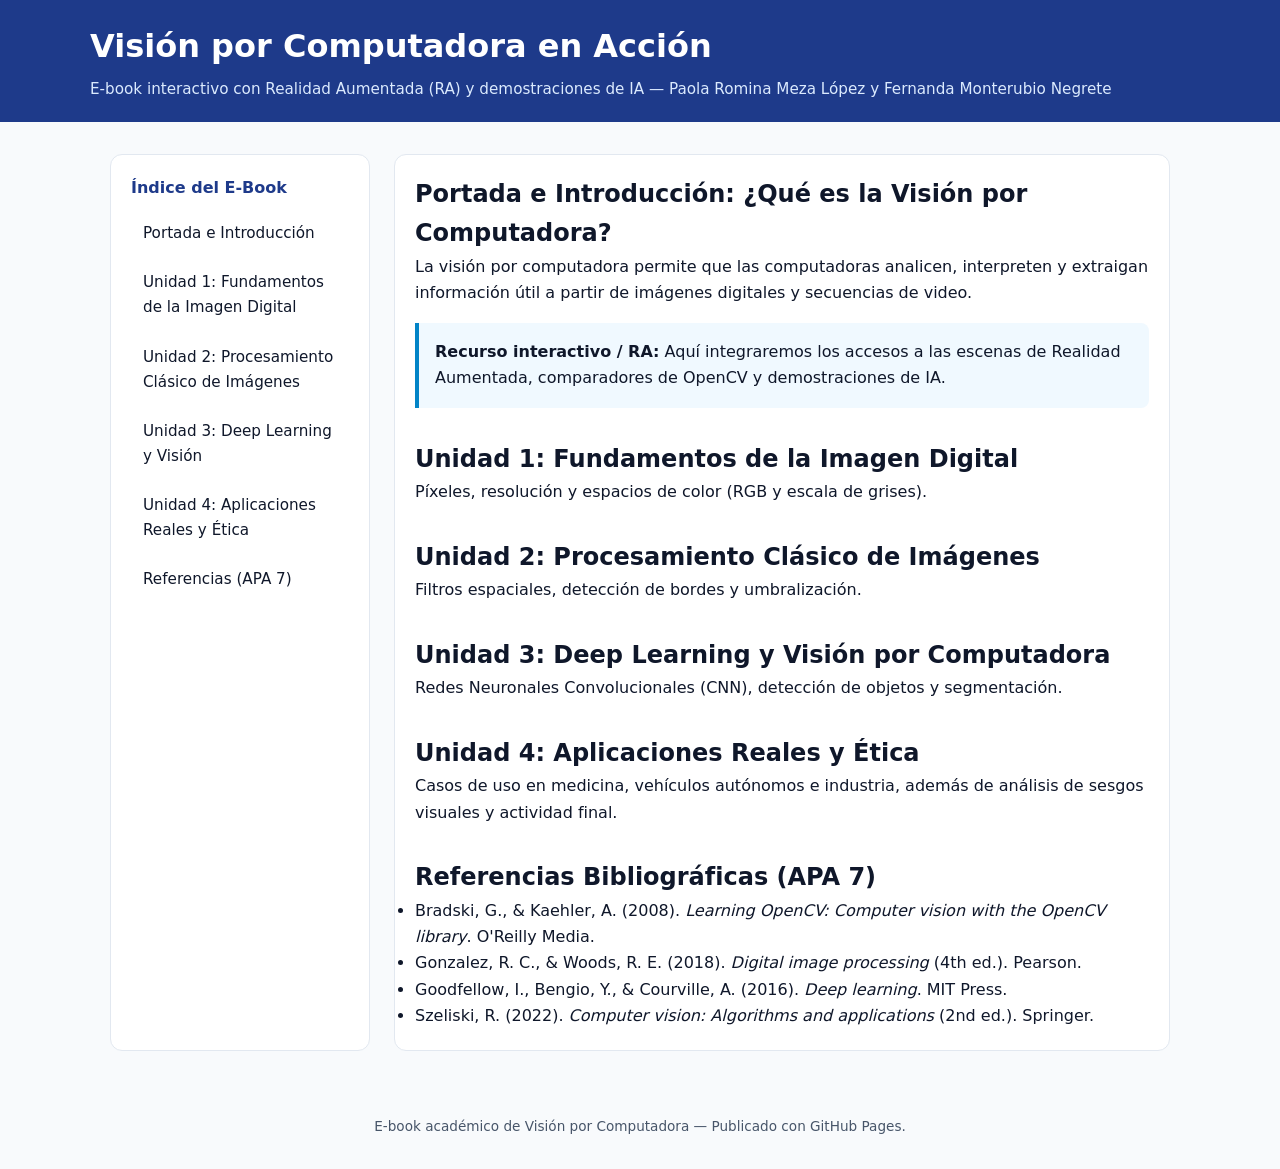
==== index.html @ 2d86548c "chore:estructura base del sitio web y secciones del e-book" ====
<!DOCTYPE html>
<html lang="es">
<head>
  <meta charset="UTF-8" />
  <meta name="viewport" content="width=device-width, initial-scale=1.0" />
  <title>E-Book: Visión por Computadora, RA e IA</title>
  <link rel="stylesheet" href="styles.css" />
</head>
<body>
  <header class="topbar">
    <div style="max-width: 1100px; margin: 0 auto;">
      <h1>Visión por Computadora en Acción</h1>
      <p>E-book interactivo con Realidad Aumentada (RA) y demostraciones de IA — Paola Romina Meza López y Fernanda Monterubio Negrete</p>
    </div>
  </header>

  <div class="layout">
    <aside class="sidebar">
      <h2>Índice del E-Book</h2>
      <ul class="nav-list">
        <li><a href="#introduccion">Portada e Introducción</a></li>
        <li><a href="#unidad-1">Unidad 1: Fundamentos de la Imagen Digital</a></li>
        <li><a href="#unidad-2">Unidad 2: Procesamiento Clásico de Imágenes</a></li>
        <li><a href="#unidad-3">Unidad 3: Deep Learning y Visión</a></li>
        <li><a href="#unidad-4">Unidad 4: Aplicaciones Reales y Ética</a></li>
        <li><a href="#referencias">Referencias (APA 7)</a></li>
      </ul>
    </aside>

    <main class="content">
      <section id="introduccion">
        <h2>Portada e Introducción: ¿Qué es la Visión por Computadora?</h2>
        <p>
          La visión por computadora permite que las computadoras analicen, interpreten y extraigan información útil a partir de imágenes digitales y secuencias de video.
        </p>
        <div class="card">
          <strong>Recurso interactivo / RA:</strong> Aquí integraremos los accesos a las escenas de Realidad Aumentada, comparadores de OpenCV y demostraciones de IA.
        </div>
      </section>

      <section id="unidad-1" style="margin-top: 2rem;">
        <h2>Unidad 1: Fundamentos de la Imagen Digital</h2>
        <p>Píxeles, resolución y espacios de color (RGB y escala de grises).</p>
      </section>

      <section id="unidad-2" style="margin-top: 2rem;">
        <h2>Unidad 2: Procesamiento Clásico de Imágenes</h2>
        <p>Filtros espaciales, detección de bordes y umbralización.</p>
      </section>

      <section id="unidad-3" style="margin-top: 2rem;">
        <h2>Unidad 3: Deep Learning y Visión por Computadora</h2>
        <p>Redes Neuronales Convolucionales (CNN), detección de objetos y segmentación.</p>
      </section>

      <section id="unidad-4" style="margin-top: 2rem;">
        <h2>Unidad 4: Aplicaciones Reales y Ética</h2>
        <p>Casos de uso en medicina, vehículos autónomos e industria, además de análisis de sesgos visuales y actividad final.</p>
      </section>

      <section id="referencias" style="margin-top: 2rem;">
        <h2>Referencias Bibliográficas (APA 7)</h2>
        <ul>
          <li>Bradski, G., &amp; Kaehler, A. (2008). <em>Learning OpenCV: Computer vision with the OpenCV library</em>. O'Reilly Media.</li>
          <li>Gonzalez, R. C., &amp; Woods, R. E. (2018). <em>Digital image processing</em> (4th ed.). Pearson.</li>
          <li>Goodfellow, I., Bengio, Y., &amp; Courville, A. (2016). <em>Deep learning</em>. MIT Press.</li>
          <li>Szeliski, R. (2022). <em>Computer vision: Algorithms and applications</em> (2nd ed.). Springer.</li>
        </ul>
      </section>
    </main>
  </div>

  <footer class="footer">
    E-book académico de Visión por Computadora — Publicado con GitHub Pages.
  </footer>
</body>
</html>
---- styles.css ----
:root {
  --bg: #f8fafc;
  --surface: #ffffff;
  --text: #0f172a;
  --muted: #475569;
  --primary: #1e3a8a;
  --accent: #0284c7;
  --border: #e2e8f0;
}

* {
  box-sizing: border-box;
  margin: 0;
  padding: 0;
}

body {
  font-family: system-ui, -apple-system, BlinkMacSystemFont, "Segoe UI", Roboto, sans-serif;
  background: var(--bg);
  color: var(--text);
  line-height: 1.65;
}

.topbar {
  background: var(--primary);
  color: #ffffff;
  padding: 1.25rem 1.5rem;
}

.topbar p {
  color: #dbeafe;
  font-size: 0.95rem;
  margin-top: 0.25rem;
}

.layout {
  max-width: 1100px;
  margin: 2rem auto;
  padding: 0 1.25rem;
  display: grid;
  grid-template-columns: 260px 1fr;
  gap: 1.5rem;
}

.sidebar, .content {
  background: var(--surface);
  border: 1px solid var(--border);
  border-radius: 12px;
  padding: 1.25rem;
}

.sidebar h2 {
  font-size: 1rem;
  margin-bottom: 0.75rem;
  color: var(--primary);
}

.nav-list {
  list-style: none;
  display: flex;
  flex-direction: column;
  gap: 0.5rem;
}

.nav-list a {
  display: block;
  padding: 0.5rem 0.75rem;
  border-radius: 8px;
  color: var(--text);
  text-decoration: none;
  font-size: 0.95rem;
}

.nav-list a:hover {
  background: #eff6ff;
  color: var(--primary);
}

.card {
  margin-top: 1rem;
  padding: 1rem;
  border-left: 4px solid var(--accent);
  background: #f0f9ff;
  border-radius: 0 8px 8px 0;
}

.footer {
  text-align: center;
  color: var(--muted);
  font-size: 0.85rem;
  padding: 2rem 1rem;
}

@media (max-width: 800px) {
  .layout {
    grid-template-columns: 1fr;
  }
}
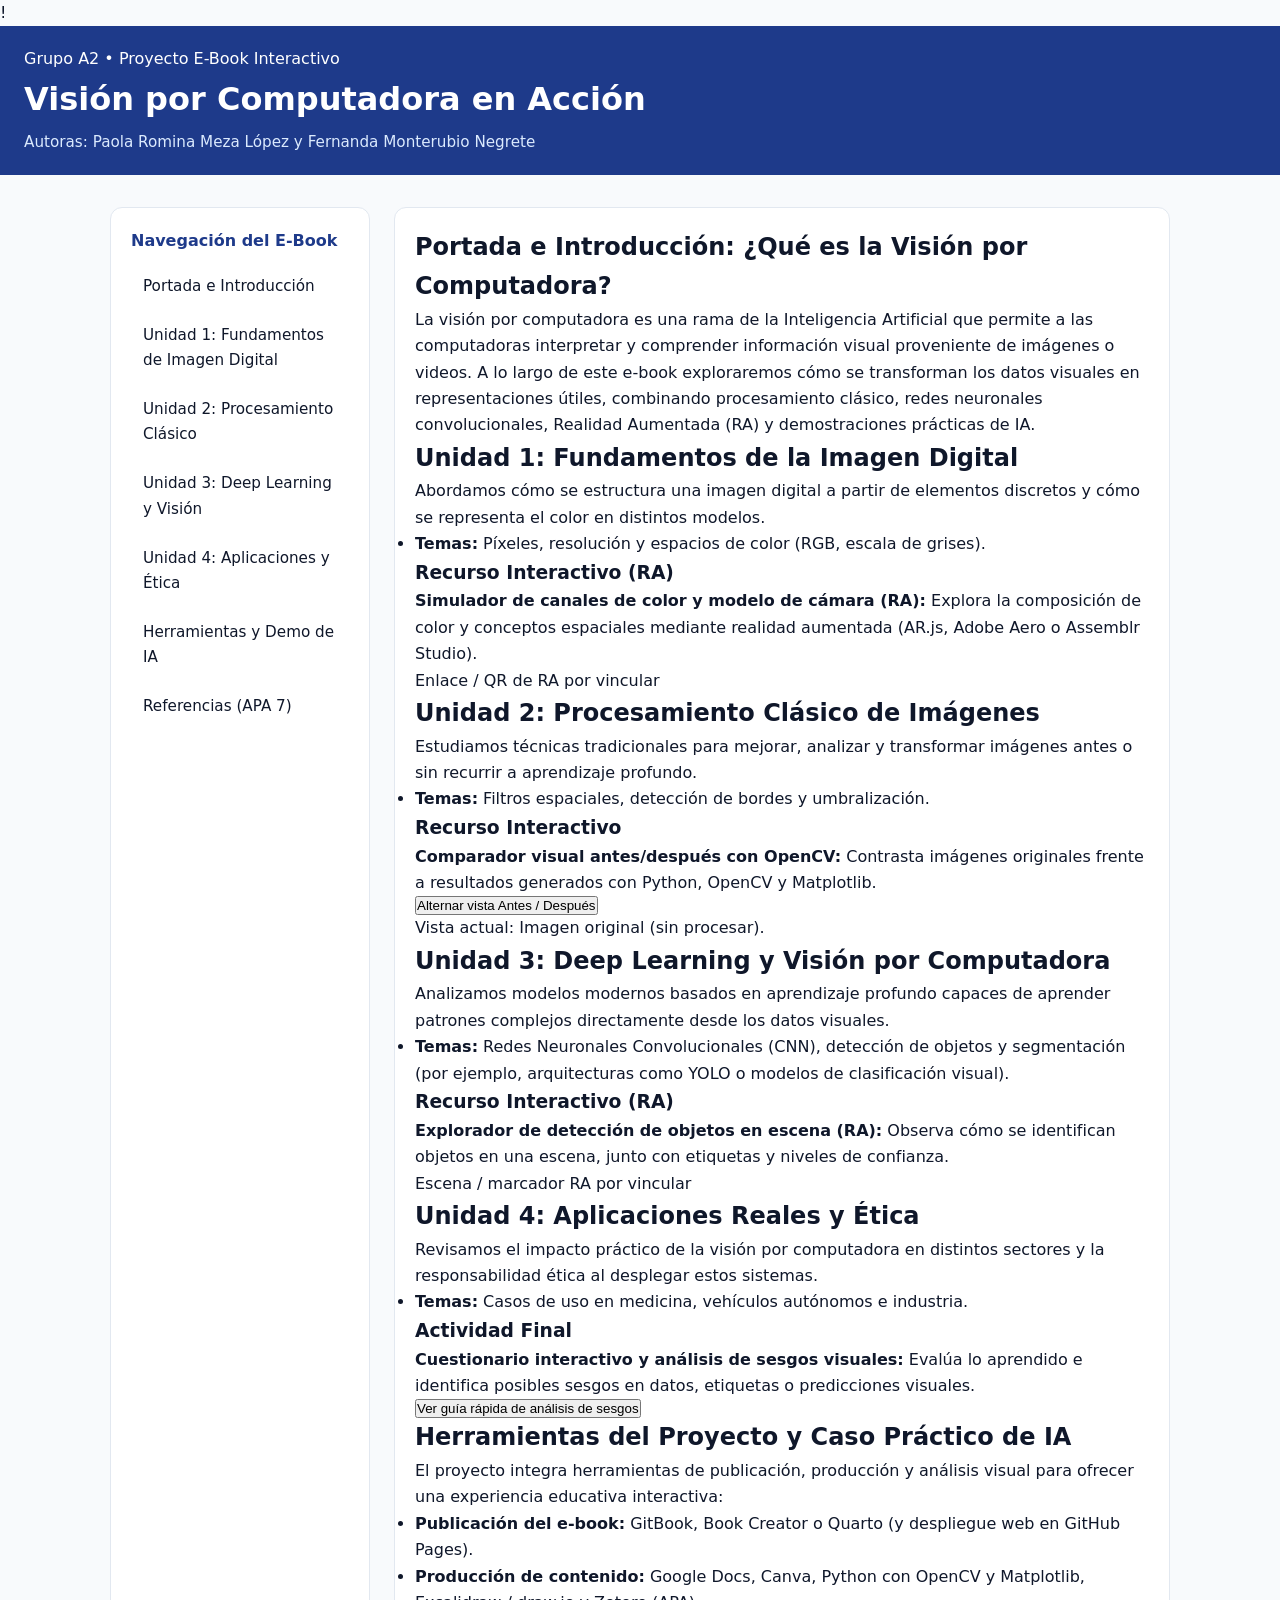
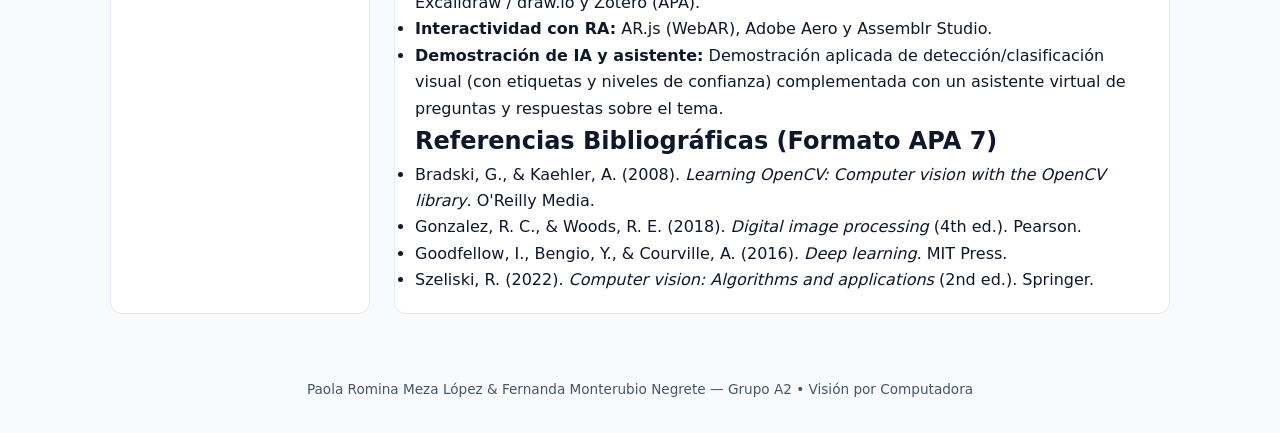
==== commit d7e10925: "Edite el archivo index.html" ====
--- a/index.html
+++ b/index.html
@@ -1,66 +1,127 @@
-<!DOCTYPE html>
+!<!DOCTYPE html>
 <html lang="es">
 <head>
   <meta charset="UTF-8" />
   <meta name="viewport" content="width=device-width, initial-scale=1.0" />
-  <title>E-Book: Visión por Computadora, RA e IA</title>
+  <title>E-Book Interactivo: Visión por Computadora, RA e IA</title>
   <link rel="stylesheet" href="styles.css" />
 </head>
 <body>
   <header class="topbar">
-    <div style="max-width: 1100px; margin: 0 auto;">
+    <div class="container">
+      <span class="badge">Grupo A2 • Proyecto E-Book Interactivo</span>
       <h1>Visión por Computadora en Acción</h1>
-      <p>E-book interactivo con Realidad Aumentada (RA) y demostraciones de IA — Paola Romina Meza López y Fernanda Monterubio Negrete</p>
+      <p>Autoras: Paola Romina Meza López y Fernanda Monterubio Negrete</p>
     </div>
   </header>
 
   <div class="layout">
     <aside class="sidebar">
-      <h2>Índice del E-Book</h2>
+      <h2>Navegación del E-Book</h2>
       <ul class="nav-list">
         <li><a href="#introduccion">Portada e Introducción</a></li>
-        <li><a href="#unidad-1">Unidad 1: Fundamentos de la Imagen Digital</a></li>
-        <li><a href="#unidad-2">Unidad 2: Procesamiento Clásico de Imágenes</a></li>
+        <li><a href="#unidad-1">Unidad 1: Fundamentos de Imagen Digital</a></li>
+        <li><a href="#unidad-2">Unidad 2: Procesamiento Clásico</a></li>
         <li><a href="#unidad-3">Unidad 3: Deep Learning y Visión</a></li>
-        <li><a href="#unidad-4">Unidad 4: Aplicaciones Reales y Ética</a></li>
+        <li><a href="#unidad-4">Unidad 4: Aplicaciones y Ética</a></li>
+        <li><a href="#herramientas">Herramientas y Demo de IA</a></li>
         <li><a href="#referencias">Referencias (APA 7)</a></li>
       </ul>
     </aside>
 
     <main class="content">
+      <!-- PORTADA E INTRODUCCIÓN -->
       <section id="introduccion">
         <h2>Portada e Introducción: ¿Qué es la Visión por Computadora?</h2>
         <p>
-          La visión por computadora permite que las computadoras analicen, interpreten y extraigan información útil a partir de imágenes digitales y secuencias de video.
+          La visión por computadora es una rama de la Inteligencia Artificial que permite a las computadoras interpretar y comprender información visual proveniente de imágenes o videos. A lo largo de este e-book exploraremos cómo se transforman los datos visuales en representaciones útiles, combinando procesamiento clásico, redes neuronales convolucionales, Realidad Aumentada (RA) y demostraciones prácticas de IA.
         </p>
-        <div class="card">
-          <strong>Recurso interactivo / RA:</strong> Aquí integraremos los accesos a las escenas de Realidad Aumentada, comparadores de OpenCV y demostraciones de IA.
+      </section>
+
+      <!-- UNIDAD 1 -->
+      <section id="unidad-1" class="bloque">
+        <h2>Unidad 1: Fundamentos de la Imagen Digital</h2>
+        <p>
+          Abordamos cómo se estructura una imagen digital a partir de elementos discretos y cómo se representa el color en distintos modelos.
+        </p>
+        <ul>
+          <li><strong>Temas:</strong> Píxeles, resolución y espacios de color (RGB, escala de grises).</li>
+        </ul>
+        <div class="recurso-box">
+          <h3>Recurso Interactivo (RA)</h3>
+          <p><strong>Simulador de canales de color y modelo de cámara (RA):</strong> Explora la composición de color y conceptos espaciales mediante realidad aumentada (AR.js, Adobe Aero o Assemblr Studio).</p>
+          <span class="estado" id="estado-ra-u1">Enlace / QR de RA por vincular</span>
         </div>
       </section>
 
-      <section id="unidad-1" style="margin-top: 2rem;">
-        <h2>Unidad 1: Fundamentos de la Imagen Digital</h2>
-        <p>Píxeles, resolución y espacios de color (RGB y escala de grises).</p>
+      <!-- UNIDAD 2 -->
+      <section id="unidad-2" class="bloque">
+        <h2>Unidad 2: Procesamiento Clásico de Imágenes</h2>
+        <p>
+          Estudiamos técnicas tradicionales para mejorar, analizar y transformar imágenes antes o sin recurrir a aprendizaje profundo.
+        </p>
+        <ul>
+          <li><strong>Temas:</strong> Filtros espaciales, detección de bordes y umbralización.</li>
+        </ul>
+        <div class="recurso-box">
+          <h3>Recurso Interactivo</h3>
+          <p><strong>Comparador visual antes/después con OpenCV:</strong> Contrasta imágenes originales frente a resultados generados con Python, OpenCV y Matplotlib.</p>
+          <button type="button" class="btn" onclick="alternarComparador()">Alternar vista Antes / Después</button>
+          <p id="comparador-texto" class="nota-dinamica">Vista actual: Imagen original (sin procesar).</p>
+        </div>
       </section>
 
-      <section id="unidad-2" style="margin-top: 2rem;">
-        <h2>Unidad 2: Procesamiento Clásico de Imágenes</h2>
-        <p>Filtros espaciales, detección de bordes y umbralización.</p>
+      <!-- UNIDAD 3 -->
+      <section id="unidad-3" class="bloque">
+        <h2>Unidad 3: Deep Learning y Visión por Computadora</h2>
+        <p>
+          Analizamos modelos modernos basados en aprendizaje profundo capaces de aprender patrones complejos directamente desde los datos visuales.
+        </p>
+        <ul>
+          <li><strong>Temas:</strong> Redes Neuronales Convolucionales (CNN), detección de objetos y segmentación (por ejemplo, arquitecturas como YOLO o modelos de clasificación visual).</li>
+        </ul>
+        <div class="recurso-box">
+          <h3>Recurso Interactivo (RA)</h3>
+          <p><strong>Explorador de detección de objetos en escena (RA):</strong> Observa cómo se identifican objetos en una escena, junto con etiquetas y niveles de confianza.</p>
+          <span class="estado">Escena / marcador RA por vincular</span>
+        </div>
       </section>
 
-      <section id="unidad-3" style="margin-top: 2rem;">
-        <h2>Unidad 3: Deep Learning y Visión por Computadora</h2>
-        <p>Redes Neuronales Convolucionales (CNN), detección de objetos y segmentación.</p>
+      <!-- UNIDAD 4 -->
+      <section id="unidad-4" class="bloque">
+        <h2>Unidad 4: Aplicaciones Reales y Ética</h2>
+        <p>
+          Revisamos el impacto práctico de la visión por computadora en distintos sectores y la responsabilidad ética al desplegar estos sistemas.
+        </p>
+        <ul>
+          <li><strong>Temas:</strong> Casos de uso en medicina, vehículos autónomos e industria.</li>
+        </ul>
+        <div class="recurso-box">
+          <h3>Actividad Final</h3>
+          <p><strong>Cuestionario interactivo y análisis de sesgos visuales:</strong> Evalúa lo aprendido e identifica posibles sesgos en datos, etiquetas o predicciones visuales.</p>
+          <button type="button" class="btn" onclick="mostrarPistaEtica()">Ver guía rápida de análisis de sesgos</button>
+          <p id="pista-etica" class="nota-dinamica"></p>
+        </div>
       </section>
 
-      <section id="unidad-4" style="margin-top: 2rem;">
-        <h2>Unidad 4: Aplicaciones Reales y Ética</h2>
-        <p>Casos de uso en medicina, vehículos autónomos e industria, además de análisis de sesgos visuales y actividad final.</p>
+      <!-- HERRAMIENTAS Y DEMO DE IA -->
+      <section id="herramientas" class="bloque">
+        <h2>Herramientas del Proyecto y Caso Práctico de IA</h2>
+        <p>
+          El proyecto integra herramientas de publicación, producción y análisis visual para ofrecer una experiencia educativa interactiva:
+        </p>
+        <ul>
+          <li><strong>Publicación del e-book:</strong> GitBook, Book Creator o Quarto (y despliegue web en GitHub Pages).</li>
+          <li><strong>Producción de contenido:</strong> Google Docs, Canva, Python con OpenCV y Matplotlib, Excalidraw / draw.io y Zotero (APA).</li>
+          <li><strong>Interactividad con RA:</strong> AR.js (WebAR), Adobe Aero y Assemblr Studio.</li>
+          <li><strong>Demostración de IA y asistente:</strong> Demostración aplicada de detección/clasificación visual (con etiquetas y niveles de confianza) complementada con un asistente virtual de preguntas y respuestas sobre el tema.</li>
+        </ul>
       </section>
 
-      <section id="referencias" style="margin-top: 2rem;">
-        <h2>Referencias Bibliográficas (APA 7)</h2>
-        <ul>
+      <!-- REFERENCIAS APA 7 -->
+      <section id="referencias" class="bloque">
+        <h2>Referencias Bibliográficas (Formato APA 7)</h2>
+        <ul class="apa-list">
           <li>Bradski, G., &amp; Kaehler, A. (2008). <em>Learning OpenCV: Computer vision with the OpenCV library</em>. O'Reilly Media.</li>
           <li>Gonzalez, R. C., &amp; Woods, R. E. (2018). <em>Digital image processing</em> (4th ed.). Pearson.</li>
           <li>Goodfellow, I., Bengio, Y., &amp; Courville, A. (2016). <em>Deep learning</em>. MIT Press.</li>
@@ -71,7 +132,9 @@
   </div>
 
   <footer class="footer">
-    E-book académico de Visión por Computadora — Publicado con GitHub Pages.
+    Paola Romina Meza López &amp; Fernanda Monterubio Negrete — Grupo A2 • Visión por Computadora
   </footer>
+
+  <script src="app.js"></script>
 </body>
 </html>
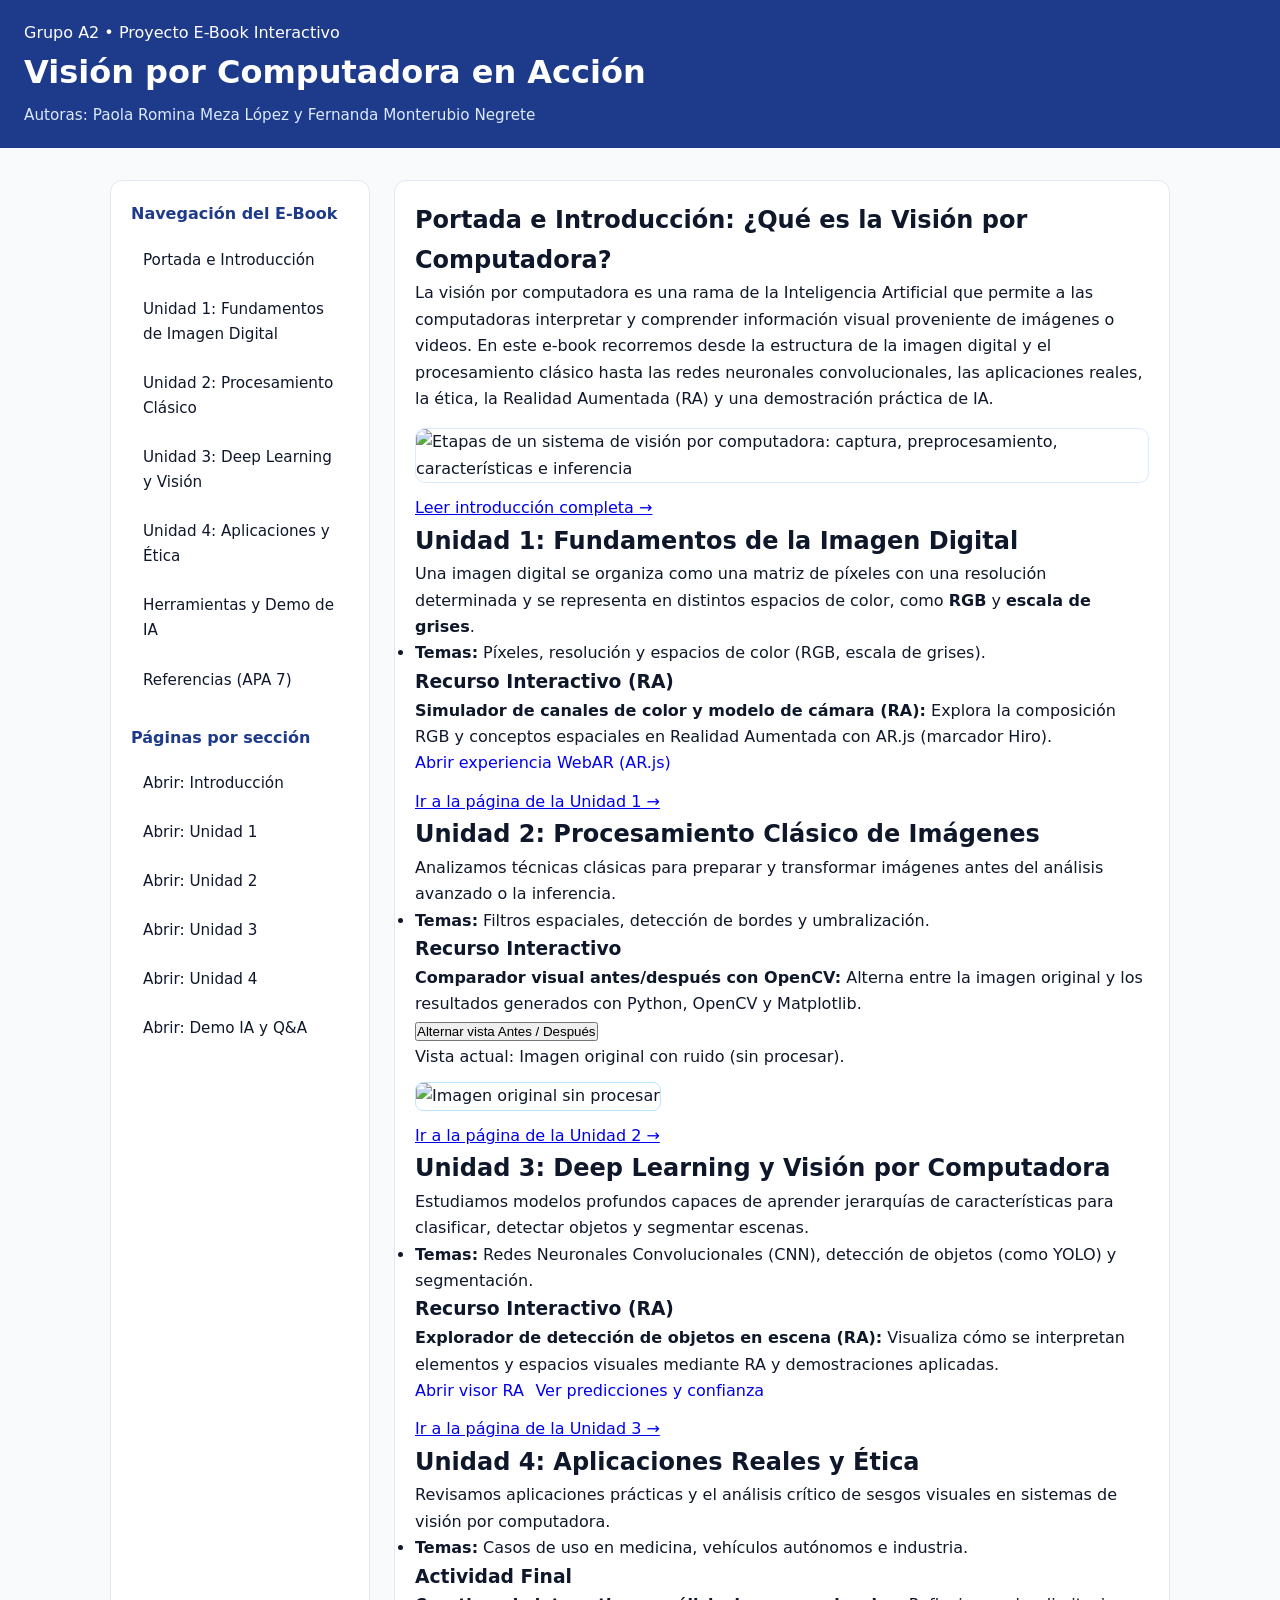
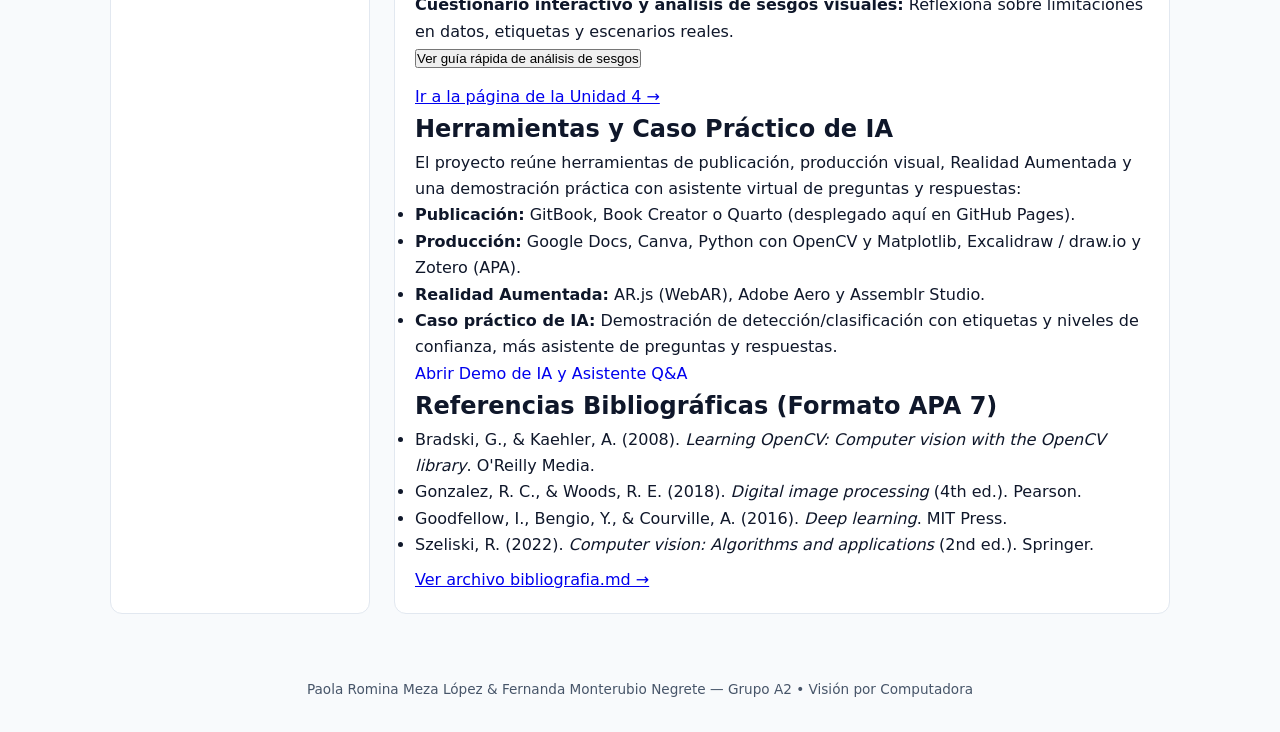
==== commit a2cad0f1: "edite el archivo" ====
--- a/index.html
+++ b/index.html
@@ -1,4 +1,4 @@
-!<!DOCTYPE html>
+<!DOCTYPE html>
 <html lang="es">
 <head>
   <meta charset="UTF-8" />
@@ -27,6 +27,16 @@
         <li><a href="#herramientas">Herramientas y Demo de IA</a></li>
         <li><a href="#referencias">Referencias (APA 7)</a></li>
       </ul>
+
+      <h2 style="margin-top: 1.5rem;">Páginas por sección</h2>
+      <ul class="nav-list">
+        <li><a href="secciones/introduccion.html">Abrir: Introducción</a></li>
+        <li><a href="secciones/unidad-1.html">Abrir: Unidad 1</a></li>
+        <li><a href="secciones/unidad-2.html">Abrir: Unidad 2</a></li>
+        <li><a href="secciones/unidad-3.html">Abrir: Unidad 3</a></li>
+        <li><a href="secciones/unidad-4.html">Abrir: Unidad 4</a></li>
+        <li><a href="demo_ia/index.html">Abrir: Demo IA y Q&amp;A</a></li>
+      </ul>
     </aside>
 
     <main class="content">
@@ -34,7 +44,15 @@
       <section id="introduccion">
         <h2>Portada e Introducción: ¿Qué es la Visión por Computadora?</h2>
         <p>
-          La visión por computadora es una rama de la Inteligencia Artificial que permite a las computadoras interpretar y comprender información visual proveniente de imágenes o videos. A lo largo de este e-book exploraremos cómo se transforman los datos visuales en representaciones útiles, combinando procesamiento clásico, redes neuronales convolucionales, Realidad Aumentada (RA) y demostraciones prácticas de IA.
+          La visión por computadora es una rama de la Inteligencia Artificial que permite a las computadoras interpretar y comprender información visual proveniente de imágenes o videos. En este e-book recorremos desde la estructura de la imagen digital y el procesamiento clásico hasta las redes neuronales convolucionales, las aplicaciones reales, la ética, la Realidad Aumentada (RA) y una demostración práctica de IA.
+        </p>
+        <img
+          src="assets/diagramas/pipeline-vision.svg"
+          alt="Etapas de un sistema de visión por computadora: captura, preprocesamiento, características e inferencia"
+          style="max-width: 100%; height: auto; border-radius: 10px; margin-top: 1rem; border: 1px solid #dbeafe;"
+        />
+        <p style="margin-top: 0.75rem;">
+          <a href="secciones/introduccion.html">Leer introducción completa →</a>
         </p>
       </section>
 
@@ -42,80 +60,100 @@
       <section id="unidad-1" class="bloque">
         <h2>Unidad 1: Fundamentos de la Imagen Digital</h2>
         <p>
-          Abordamos cómo se estructura una imagen digital a partir de elementos discretos y cómo se representa el color en distintos modelos.
+          Una imagen digital se organiza como una matriz de píxeles con una resolución determinada y se representa en distintos espacios de color, como <strong>RGB</strong> y <strong>escala de grises</strong>.
         </p>
         <ul>
           <li><strong>Temas:</strong> Píxeles, resolución y espacios de color (RGB, escala de grises).</li>
         </ul>
         <div class="recurso-box">
           <h3>Recurso Interactivo (RA)</h3>
-          <p><strong>Simulador de canales de color y modelo de cámara (RA):</strong> Explora la composición de color y conceptos espaciales mediante realidad aumentada (AR.js, Adobe Aero o Assemblr Studio).</p>
-          <span class="estado" id="estado-ra-u1">Enlace / QR de RA por vincular</span>
+          <p><strong>Simulador de canales de color y modelo de cámara (RA):</strong> Explora la composición RGB y conceptos espaciales en Realidad Aumentada con AR.js (marcador Hiro).</p>
+          <a href="assets/ra_assets/visor-ra.html" class="btn" style="display: inline-block; text-decoration: none;">Abrir experiencia WebAR (AR.js)</a>
         </div>
+        <p style="margin-top: 0.75rem;">
+          <a href="secciones/unidad-1.html">Ir a la página de la Unidad 1 →</a>
+        </p>
       </section>
 
       <!-- UNIDAD 2 -->
       <section id="unidad-2" class="bloque">
         <h2>Unidad 2: Procesamiento Clásico de Imágenes</h2>
         <p>
-          Estudiamos técnicas tradicionales para mejorar, analizar y transformar imágenes antes o sin recurrir a aprendizaje profundo.
+          Analizamos técnicas clásicas para preparar y transformar imágenes antes del análisis avanzado o la inferencia.
         </p>
         <ul>
           <li><strong>Temas:</strong> Filtros espaciales, detección de bordes y umbralización.</li>
         </ul>
         <div class="recurso-box">
           <h3>Recurso Interactivo</h3>
-          <p><strong>Comparador visual antes/después con OpenCV:</strong> Contrasta imágenes originales frente a resultados generados con Python, OpenCV y Matplotlib.</p>
+          <p><strong>Comparador visual antes/después con OpenCV:</strong> Alterna entre la imagen original y los resultados generados con Python, OpenCV y Matplotlib.</p>
           <button type="button" class="btn" onclick="alternarComparador()">Alternar vista Antes / Después</button>
-          <p id="comparador-texto" class="nota-dinamica">Vista actual: Imagen original (sin procesar).</p>
+          <p id="comparador-texto" class="nota-dinamica">Vista actual: Imagen original con ruido (sin procesar).</p>
+          <img
+            id="img-comparador"
+            src="assets/imagenes_opencv/original.png"
+            alt="Imagen original sin procesar"
+            style="max-width: 100%; height: auto; border-radius: 8px; margin-top: 0.75rem; border: 1px solid #bae6fd;"
+          />
         </div>
+        <p style="margin-top: 0.75rem;">
+          <a href="secciones/unidad-2.html">Ir a la página de la Unidad 2 →</a>
+        </p>
       </section>
 
       <!-- UNIDAD 3 -->
       <section id="unidad-3" class="bloque">
         <h2>Unidad 3: Deep Learning y Visión por Computadora</h2>
         <p>
-          Analizamos modelos modernos basados en aprendizaje profundo capaces de aprender patrones complejos directamente desde los datos visuales.
+          Estudiamos modelos profundos capaces de aprender jerarquías de características para clasificar, detectar objetos y segmentar escenas.
         </p>
         <ul>
-          <li><strong>Temas:</strong> Redes Neuronales Convolucionales (CNN), detección de objetos y segmentación (por ejemplo, arquitecturas como YOLO o modelos de clasificación visual).</li>
+          <li><strong>Temas:</strong> Redes Neuronales Convolucionales (CNN), detección de objetos (como YOLO) y segmentación.</li>
         </ul>
         <div class="recurso-box">
           <h3>Recurso Interactivo (RA)</h3>
-          <p><strong>Explorador de detección de objetos en escena (RA):</strong> Observa cómo se identifican objetos en una escena, junto con etiquetas y niveles de confianza.</p>
-          <span class="estado">Escena / marcador RA por vincular</span>
+          <p><strong>Explorador de detección de objetos en escena (RA):</strong> Visualiza cómo se interpretan elementos y espacios visuales mediante RA y demostraciones aplicadas.</p>
+          <a href="assets/ra_assets/visor-ra.html" class="btn" style="display: inline-block; text-decoration: none;">Abrir visor RA</a>
+          <a href="demo_ia/index.html" class="btn" style="display: inline-block; text-decoration: none; margin-left: 0.4rem;">Ver predicciones y confianza</a>
         </div>
+        <p style="margin-top: 0.75rem;">
+          <a href="secciones/unidad-3.html">Ir a la página de la Unidad 3 →</a>
+        </p>
       </section>
 
       <!-- UNIDAD 4 -->
       <section id="unidad-4" class="bloque">
         <h2>Unidad 4: Aplicaciones Reales y Ética</h2>
         <p>
-          Revisamos el impacto práctico de la visión por computadora en distintos sectores y la responsabilidad ética al desplegar estos sistemas.
+          Revisamos aplicaciones prácticas y el análisis crítico de sesgos visuales en sistemas de visión por computadora.
         </p>
         <ul>
           <li><strong>Temas:</strong> Casos de uso en medicina, vehículos autónomos e industria.</li>
         </ul>
         <div class="recurso-box">
           <h3>Actividad Final</h3>
-          <p><strong>Cuestionario interactivo y análisis de sesgos visuales:</strong> Evalúa lo aprendido e identifica posibles sesgos en datos, etiquetas o predicciones visuales.</p>
+          <p><strong>Cuestionario interactivo y análisis de sesgos visuales:</strong> Reflexiona sobre limitaciones en datos, etiquetas y escenarios reales.</p>
           <button type="button" class="btn" onclick="mostrarPistaEtica()">Ver guía rápida de análisis de sesgos</button>
           <p id="pista-etica" class="nota-dinamica"></p>
         </div>
+        <p style="margin-top: 0.75rem;">
+          <a href="secciones/unidad-4.html">Ir a la página de la Unidad 4 →</a>
+        </p>
       </section>
 
       <!-- HERRAMIENTAS Y DEMO DE IA -->
       <section id="herramientas" class="bloque">
-        <h2>Herramientas del Proyecto y Caso Práctico de IA</h2>
+        <h2>Herramientas y Caso Práctico de IA</h2>
         <p>
-          El proyecto integra herramientas de publicación, producción y análisis visual para ofrecer una experiencia educativa interactiva:
+          El proyecto reúne herramientas de publicación, producción visual, Realidad Aumentada y una demostración práctica con asistente virtual de preguntas y respuestas:
         </p>
         <ul>
-          <li><strong>Publicación del e-book:</strong> GitBook, Book Creator o Quarto (y despliegue web en GitHub Pages).</li>
-          <li><strong>Producción de contenido:</strong> Google Docs, Canva, Python con OpenCV y Matplotlib, Excalidraw / draw.io y Zotero (APA).</li>
-          <li><strong>Interactividad con RA:</strong> AR.js (WebAR), Adobe Aero y Assemblr Studio.</li>
-          <li><strong>Demostración de IA y asistente:</strong> Demostración aplicada de detección/clasificación visual (con etiquetas y niveles de confianza) complementada con un asistente virtual de preguntas y respuestas sobre el tema.</li>
+          <li><strong>Publicación:</strong> GitBook, Book Creator o Quarto (desplegado aquí en GitHub Pages).</li>
+          <li><strong>Producción:</strong> Google Docs, Canva, Python con OpenCV y Matplotlib, Excalidraw / draw.io y Zotero (APA).</li>
+          <li><strong>Realidad Aumentada:</strong> AR.js (WebAR), Adobe Aero y Assemblr Studio.</li>
+          <li><strong>Caso práctico de IA:</strong> Demostración de detección/clasificación con etiquetas y niveles de confianza, más asistente de preguntas y respuestas.</li>
         </ul>
+        <a href="demo_ia/index.html" class="btn" style="display: inline-block; text-decoration: none;">Abrir Demo de IA y Asistente Q&amp;A</a>
       </section>
 
       <!-- REFERENCIAS APA 7 -->
@@ -127,6 +165,9 @@
           <li>Goodfellow, I., Bengio, Y., &amp; Courville, A. (2016). <em>Deep learning</em>. MIT Press.</li>
           <li>Szeliski, R. (2022). <em>Computer vision: Algorithms and applications</em> (2nd ed.). Springer.</li>
         </ul>
+        <p style="margin-top: 0.5rem;">
+          <a href="referencias/bibliografia.md">Ver archivo bibliografia.md →</a>
+        </p>
       </section>
     </main>
   </div>
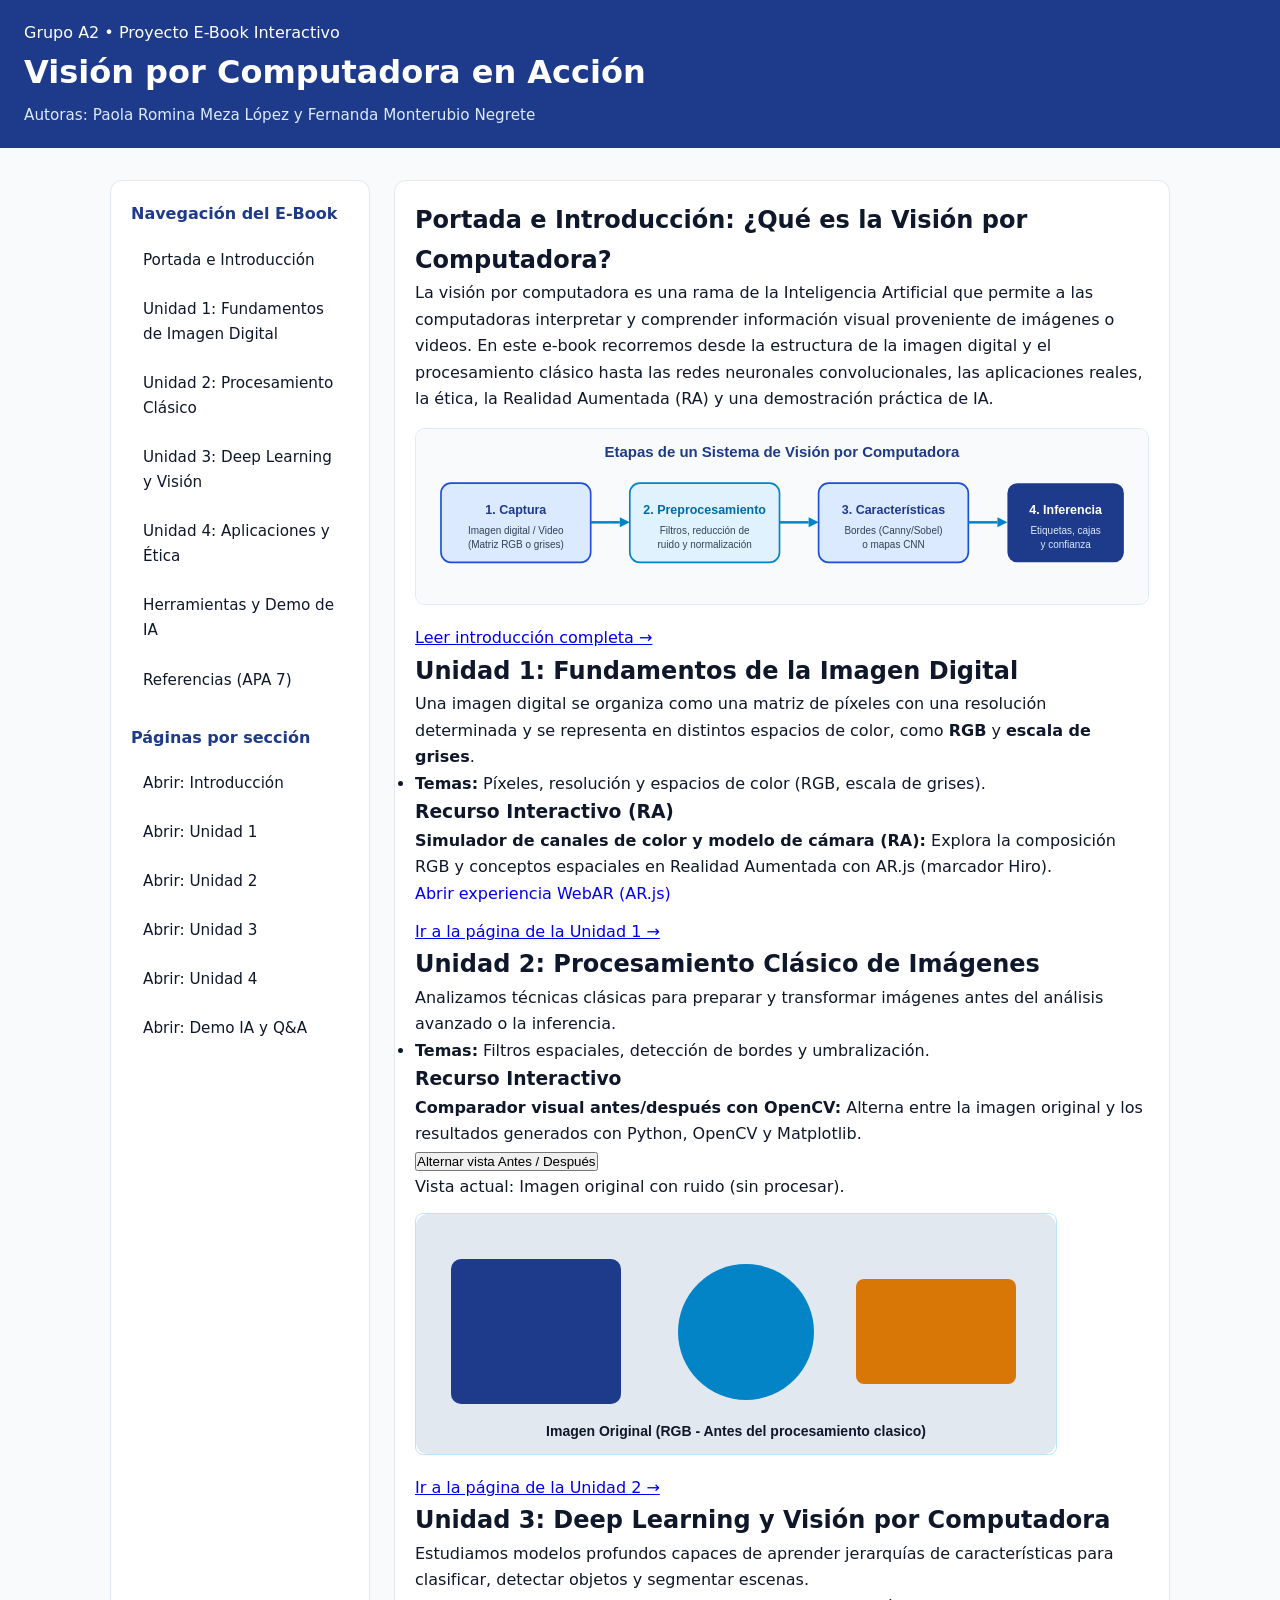
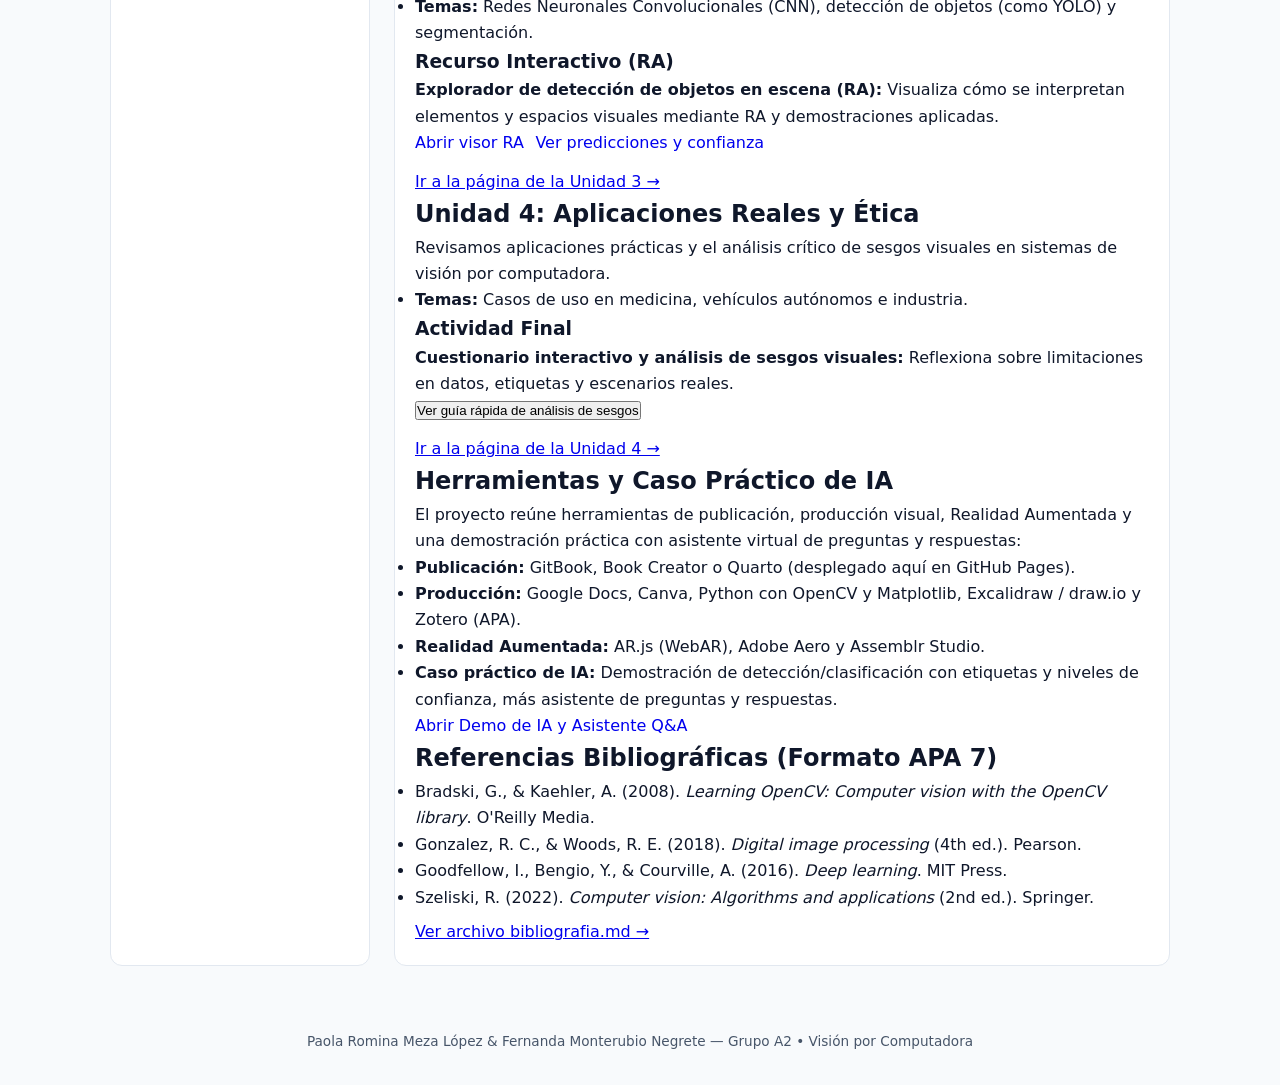
==== commit 731248fa: "fix(opencv): usar SVG validos en comparador y actualizar rutas" ====
--- a/index.html
+++ b/index.html
@@ -91,7 +91,7 @@
           <p id="comparador-texto" class="nota-dinamica">Vista actual: Imagen original con ruido (sin procesar).</p>
           <img
             id="img-comparador"
-            src="assets/imagenes_opencv/original.png"
+            src="assets/imagenes_opencv/original.svg"
             alt="Imagen original sin procesar"
             style="max-width: 100%; height: auto; border-radius: 8px; margin-top: 0.75rem; border: 1px solid #bae6fd;"
           />
